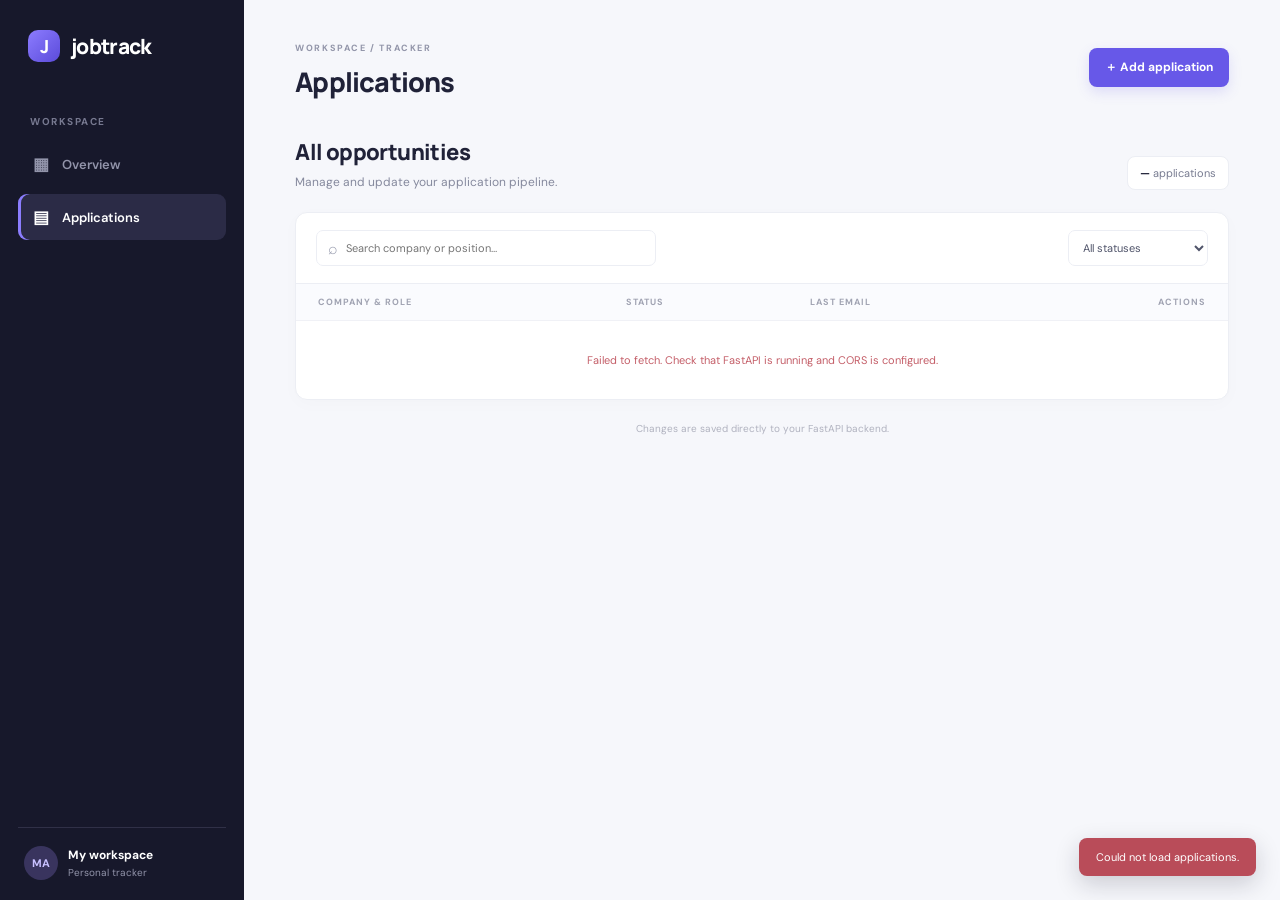
==== frontend/pages/applications.html @ 45ae9586 "Initial commit: AI Job Application Tracker (FastAPI, PostgreSQL, Frontend)" ====
<!DOCTYPE html>
<html lang="en">
<head>
  <meta charset="UTF-8">
  <meta name="viewport" content="width=device-width, initial-scale=1.0">
  <title>JobTrack — Applications</title>
  <link rel="preconnect" href="https://fonts.googleapis.com">
  <link rel="preconnect" href="https://fonts.gstatic.com" crossorigin>
  <link href="https://fonts.googleapis.com/css2?family=DM+Sans:wght@400;500;600;700&family=Manrope:wght@400;500;600;700;800&display=swap" rel="stylesheet">
  <link rel="stylesheet" href="../assets/css/style.css">
</head>
<body>
  <div class="app-shell">
    <aside class="sidebar">
      <a class="brand" href="../index.html"><span class="brand-mark">J</span><span>jobtrack</span></a>
      <div class="nav-label">WORKSPACE</div>
      <nav class="side-nav">
        <a class="nav-link" href="../index.html"><span class="nav-icon">▦</span> Overview</a>
        <a class="nav-link active" href="applications.html"><span class="nav-icon">▤</span> Applications</a>
      </nav>
      <div class="sidebar-bottom"><div class="profile-avatar">MA</div><div><strong>My workspace</strong><small>Personal tracker</small></div></div>
    </aside>

    <main class="main-content">
      <header class="topbar">
        <div><span class="eyebrow">WORKSPACE / TRACKER</span><h1>Applications</h1></div>
        <button class="button button-primary" id="add-button">＋ Add application</button>
      </header>
      <section class="welcome-row compact-welcome">
        <div><h2>All opportunities</h2><p>Manage and update your application pipeline.</p></div>
        <div class="count-chip"><strong id="list-count">—</strong> applications</div>
      </section>

      <section class="content-card">
        <div class="toolbar">
          <div class="search-box"><span>⌕</span><input id="search-input" type="search" placeholder="Search company or position…"></div>
          <select id="status-filter" class="filter-select" aria-label="Filter by status">
            <option value="">All statuses</option><option value="PENDING">Pending</option><option value="INTERVIEW">Interview</option><option value="REJECTED">Rejected</option><option value="OFFER_RECEIVED">Offer received</option><option value="UNKNOWN">Unknown</option>
          </select>
        </div>
        <div class="table-wrap">
          <table><thead><tr><th>COMPANY & ROLE</th><th>STATUS</th><th>LAST EMAIL</th><th class="actions-heading">ACTIONS</th></tr></thead><tbody id="applications-table"><tr><td colspan="4" class="loading-cell">Loading applications…</td></tr></tbody></table>
        </div>
      </section>
      <p class="footer-note">Changes are saved directly to your FastAPI backend.</p>
    </main>
  </div>

  <dialog id="application-dialog" class="app-dialog">
    <form id="application-form">
      <div class="dialog-heading"><div><span class="eyebrow">APPLICATION DETAILS</span><h2 id="dialog-title">Add application</h2></div><button type="button" class="icon-button" id="close-dialog" aria-label="Close">×</button></div>
      <input type="hidden" id="application-id">
      <label>Company<input id="company" maxlength="150" required placeholder="e.g. Example GmbH"></label>
      <label>Position<input id="position" maxlength="200" required placeholder="e.g. Working Student Developer"></label>
      <label>Summary<textarea id="summary" rows="3" placeholder="Notes about this application…"></textarea></label>
      <div class="form-grid">
        <label>Status<select id="status"><option value="PENDING">Pending</option><option value="INTERVIEW">Interview</option><option value="REJECTED">Rejected</option><option value="OFFER_RECEIVED">Offer received</option><option value="UNKNOWN">Unknown</option></select></label>
        <label>Email category<select id="email-category"><option value="">Not specified</option><option value="APPLICATION_RECEIVED">Application received</option><option value="INTERVIEW_INVITATION">Interview invitation</option><option value="INTERVIEW_CONFIRMED">Interview confirmed</option><option value="REJECTION">Rejection</option><option value="OFFER_RECEIVED">Offer received</option><option value="OTHER">Other</option><option value="UNKNOWN">Unknown</option></select></label>
      </div>
      <div class="form-grid">
        <label>Interview date<input id="interview-date" type="date"></label>
        <label>Interview time<input id="interview-time" type="time"></label>
      </div>
      <label>Confidence (0–1)<input id="confidence" type="number" min="0" max="1" step="0.01" placeholder="e.g. 0.95"></label>
      <div class="dialog-actions"><button type="button" class="button button-ghost" id="cancel-dialog">Cancel</button><button type="submit" class="button button-primary" id="save-button">Save application</button></div>
    </form>
  </dialog>
  <div id="toast" class="toast" role="status"></div>
  <script src="../assets/js/api.js"></script>
  <script src="../assets/js/applications.js"></script>
</body>
</html>
---- frontend/assets/css/style.css ----
:root {
  --bg: #f6f7fb; --surface: #ffffff; --text: #202238; --muted: #85899d;
  --line: #eceef4; --primary: #6758e8; --primary-dark: #5143d2;
  --sidebar: #17182b; --sidebar-muted: #9294aa;
  font-family: "DM Sans", sans-serif; color: var(--text); background: var(--bg);
}
* { box-sizing: border-box; }
body { margin: 0; min-width: 320px; background: var(--bg); }
a { color: inherit; text-decoration: none; }
button, input, select, textarea { font: inherit; }
.app-shell { min-height: 100vh; }
.sidebar { width: 244px; background: var(--sidebar); color: #fff; position: fixed; inset: 0 auto 0 0; padding: 30px 18px 20px; display: flex; flex-direction: column; z-index: 5; }
.brand { display: flex; align-items: center; gap: 11px; padding: 0 10px; font: 800 21px "Manrope", sans-serif; letter-spacing: -.7px; }
.brand-mark { width: 32px; height: 32px; display: grid; place-items: center; border-radius: 10px; background: linear-gradient(135deg,#8c7cff,#5b4bda); font-size: 18px; }
.nav-label { color: #777990; font-size: 10px; letter-spacing: 1.5px; font-weight: 700; margin: 53px 12px 13px; }
.side-nav { display: grid; gap: 7px; }
.nav-link { padding: 12px 13px; color: var(--sidebar-muted); border-radius: 9px; font-size: 13px; font-weight: 600; display: flex; align-items: center; gap: 12px; transition: .2s; }
.nav-link:hover, .nav-link.active { color: #fff; background: #2b2b46; }
.nav-link.active { box-shadow: inset 3px 0 #8b7dff; }
.nav-icon { font-size: 17px; width: 19px; text-align: center; }
.sidebar-bottom { margin-top: auto; border-top: 1px solid #303047; padding: 18px 6px 0; display: flex; align-items: center; gap: 10px; }
.profile-avatar { width: 34px; height: 34px; border-radius: 50%; display: grid; place-items: center; background: #39345e; color: #c8c0ff; font-size: 11px; font-weight: 700; }
.sidebar-bottom strong, .sidebar-bottom small { display: block; }
.sidebar-bottom strong { font-size: 12px; }
.sidebar-bottom small { color: #9294aa; font-size: 10px; margin-top: 3px; }
.main-content { margin-left: 244px; padding: 35px clamp(24px,4vw,62px) 24px; max-width: 1600px; }
.topbar { display: flex; align-items: center; justify-content: space-between; gap: 18px; margin-bottom: 37px; }
.eyebrow { color: #9295a9; font-size: 9px; font-weight: 700; letter-spacing: 1.6px; }
h1, h2, h3, p { margin-top: 0; }
h1 { font: 800 27px "Manrope",sans-serif; letter-spacing: -.8px; margin: 7px 0 0; }
.button { border: 0; border-radius: 8px; padding: 11px 16px; cursor: pointer; font-size: 12px; font-weight: 700; transition: .2s; display: inline-flex; align-items: center; justify-content: center; gap: 7px; }
.button-primary { background: var(--primary); color: #fff; box-shadow: 0 5px 13px #6758e82b; }
.button-primary:hover { background: var(--primary-dark); transform: translateY(-1px); }
.button-ghost { color: #60647a; background: #f1f2f7; }
.welcome-row { display: flex; justify-content: space-between; align-items: end; margin-bottom: 25px; gap: 16px; }
.welcome-row h2 { font: 800 22px "Manrope",sans-serif; letter-spacing: -.6px; margin: 0 0 7px; }
.welcome-row h2 span { color: var(--primary); }
.welcome-row p, .section-heading p { color: var(--muted); font-size: 12px; margin: 0; }
.date-chip, .count-chip { color: #777b90; background: #fff; border: 1px solid var(--line); border-radius: 8px; padding: 9px 12px; font-size: 11px; }
.count-chip strong { color: var(--text); }
.stats-grid { display: grid; grid-template-columns: repeat(4,minmax(0,1fr)); gap: 16px; margin-bottom: 25px; }
.stat-card, .content-card { background: var(--surface); border: 1px solid var(--line); border-radius: 12px; box-shadow: 0 4px 18px #25284a05; }
.stat-card { padding: 18px 19px; min-height: 135px; }
.stat-top { display: flex; justify-content: space-between; align-items: center; color: #777b90; font-size: 11px; font-weight: 600; }
.stat-icon { width: 29px; height: 29px; display: grid; place-items: center; border-radius: 8px; font-size: 15px; }
.violet { color: #6858df; background: #f0edff; } .amber { color: #d18b27; background: #fff5e6; }
.blue { color: #4388d6; background: #eaf4ff; } .green { color: #269d75; background: #e8f8f1; }
.stat-card > strong { display: block; font: 800 27px "Manrope",sans-serif; margin: 11px 0 2px; }
.stat-card > small { color: #a0a3b2; font-size: 10px; }
.content-card { overflow: hidden; }
.section-heading { display: flex; justify-content: space-between; align-items: center; padding: 20px 22px; }
.section-heading h3 { font: 700 14px "Manrope",sans-serif; margin: 0 0 5px; }
.section-heading p { font-size: 11px; }
.text-link { color: var(--primary); font-size: 11px; font-weight: 700; }
.text-link span { font-size: 16px; margin-left: 4px; }
.table-wrap { width: 100%; overflow-x: auto; }
table { width: 100%; border-collapse: collapse; text-align: left; }
thead { background: #fafbfe; }
th { color: #a0a3b2; font-size: 9px; letter-spacing: 1px; font-weight: 700; padding: 12px 22px; white-space: nowrap; }
td { padding: 13px 22px; border-top: 1px solid #f0f1f6; font-size: 11px; color: #656a80; white-space: nowrap; }
.company-cell { display: flex; align-items: center; gap: 10px; }
.company-avatar { width: 31px; height: 31px; border-radius: 9px; background: #f0efff; color: #6858df; display: grid; place-items: center; font-size: 12px; font-weight: 700; flex: 0 0 auto; }
.company-cell strong, .company-cell small { display: block; }
.company-cell strong { color: #33364d; font-size: 11px; font-weight: 700; }
.company-cell small { color: #999daf; font-size: 10px; margin-top: 4px; }
.status-badge { display: inline-block; border-radius: 20px; padding: 5px 9px; font-size: 9px; font-weight: 700; }
.status-badge.pending { color: #b47a20; background: #fff5e5; }
.status-badge.interview { color: #397cc2; background: #eaf4ff; }
.status-badge.rejected { color: #c45e68; background: #fff0f1; }
.status-badge.offer-received { color: #218b69; background: #e8f8f1; }
.status-badge.unknown { color: #777b90; background: #f0f1f5; }
.date-cell { color: #898da0; font-size: 10px; }
.loading-cell, .empty-cell, .error-cell { text-align: center; padding: 32px; color: #9296a8; white-space: normal; }
.error-cell { color: #c45e68; }
.footer-note { color: #b0b2bf; text-align: center; font-size: 10px; padding: 22px 0; }
.compact-welcome { margin-bottom: 22px; }
.toolbar { display: flex; justify-content: space-between; gap: 12px; padding: 17px 20px; border-bottom: 1px solid var(--line); }
.search-box { border: 1px solid var(--line); border-radius: 7px; display: flex; align-items: center; gap: 8px; padding: 0 11px; width: min(340px,100%); color: #999daf; }
.search-box input { border: 0; outline: 0; padding: 9px 0; width: 100%; font-size: 11px; background: transparent; color: var(--text); }
.filter-select, .app-dialog select, .app-dialog input, .app-dialog textarea { border: 1px solid var(--line); border-radius: 7px; background: #fff; padding: 9px 10px; color: #50546a; outline: 0; font-size: 11px; }
.filter-select { min-width: 140px; }
.row-actions { text-align: right; }
.actions-heading { text-align: right; }
.small-action { border: 0; background: #f1f0ff; color: #6758d8; border-radius: 5px; padding: 6px 8px; margin-left: 5px; cursor: pointer; font-size: 10px; font-weight: 700; }
.danger-action { background: #fff0f1; color: #c45e68; }
.app-dialog { border: 0; border-radius: 14px; padding: 25px; width: min(540px,calc(100% - 28px)); box-shadow: 0 20px 80px #15162d40; }
.app-dialog::backdrop { background: #17182b80; backdrop-filter: blur(3px); }
.app-dialog form { display: grid; gap: 13px; }
.dialog-heading { display: flex; align-items: start; justify-content: space-between; margin-bottom: 4px; }
.dialog-heading h2 { font: 800 20px "Manrope",sans-serif; margin: 6px 0 0; }
.icon-button { border: 0; background: #f1f2f7; border-radius: 50%; width: 30px; height: 30px; font-size: 20px; color: #686c80; cursor: pointer; }
.app-dialog label { display: grid; gap: 6px; color: #64687d; font-size: 10px; font-weight: 700; }
.app-dialog input, .app-dialog select, .app-dialog textarea { width: 100%; font-size: 11px; font-weight: 400; }
.app-dialog textarea { resize: vertical; }
.form-grid { display: grid; grid-template-columns: 1fr 1fr; gap: 12px; }
.dialog-actions { display: flex; justify-content: end; gap: 9px; margin-top: 8px; }
.toast { position: fixed; bottom: 24px; right: 24px; background: #24253c; color: #fff; border-radius: 8px; padding: 12px 17px; font-size: 11px; opacity: 0; transform: translateY(10px); pointer-events: none; transition: .25s; z-index: 20; box-shadow: 0 8px 25px #15162d30; }
.toast.visible { opacity: 1; transform: translateY(0); }
.toast-error { background: #b94c59; }
@media (max-width: 900px) { .sidebar { width: 205px; } .main-content { margin-left: 205px; padding-inline: 24px; } .stats-grid { grid-template-columns: repeat(2,minmax(0,1fr)); } }
@media (max-width: 620px) {
  .sidebar { position: static; width: 100%; height: auto; padding: 14px 16px; flex-direction: row; align-items: center; justify-content: space-between; }
  .brand { padding: 0; font-size: 18px; } .brand-mark { width: 29px; height: 29px; }
  .nav-label, .sidebar-bottom { display: none; } .side-nav { display: flex; } .nav-link { padding: 9px; font-size: 0; gap: 0; } .nav-icon { font-size: 17px; }
  .main-content { margin: 0; padding: 24px 15px; } .topbar { margin-bottom: 28px; } h1 { font-size: 23px; }
  .welcome-row { align-items: start; flex-direction: column; } .welcome-row h2 { font-size: 19px; }
  .stats-grid { gap: 10px; } .stat-card { padding: 13px; min-height: 120px; } .stat-card > strong { font-size: 23px; }
  .section-heading { padding: 17px 14px; } th, td { padding-inline: 13px; }
  .toolbar { padding: 13px; flex-direction: column; } .search-box { width: 100%; min-height: 36px; }
  .form-grid { grid-template-columns: 1fr; } .app-dialog { padding: 19px; }
}
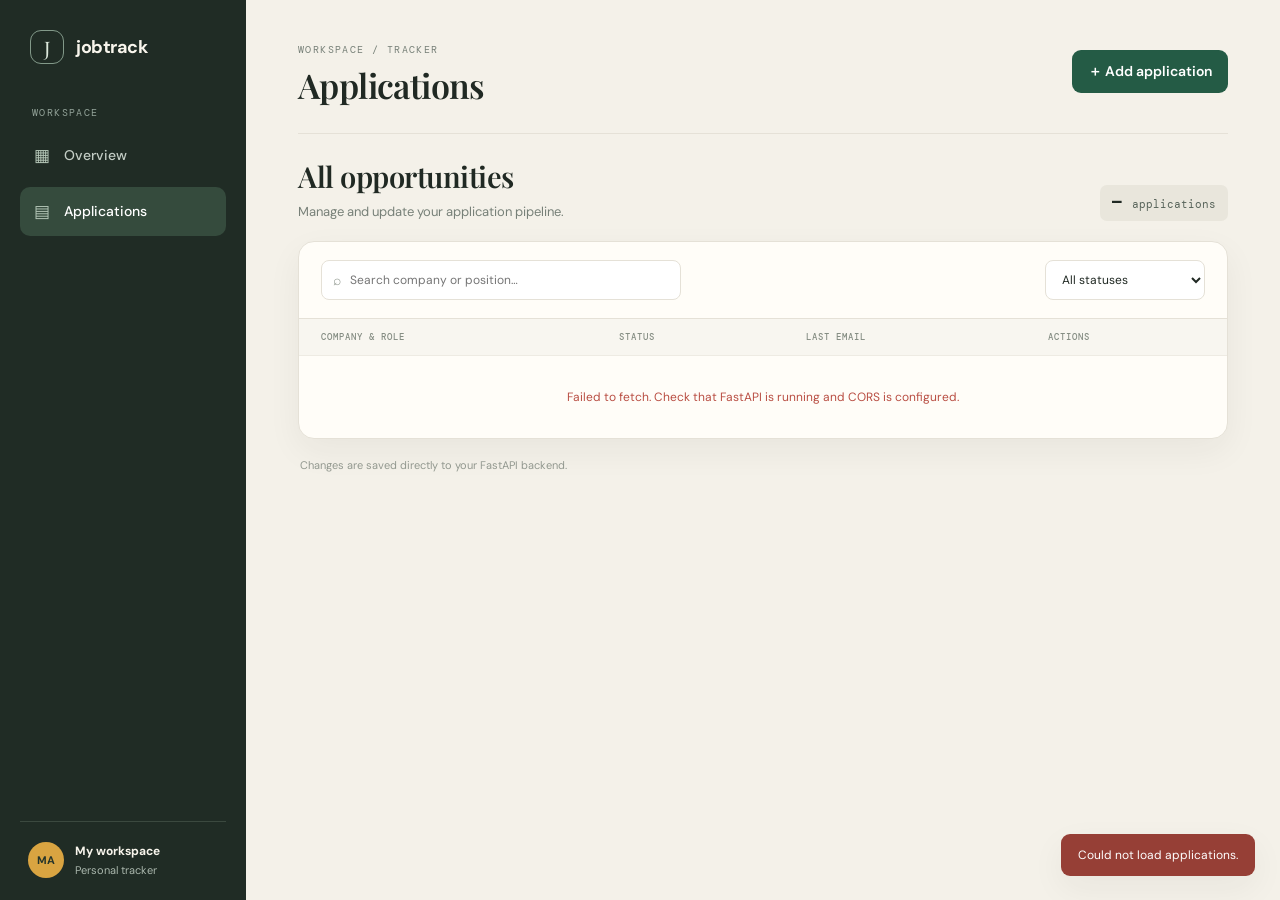
==== commit 5e32c076: "Changed the frontend" ====
--- a/frontend/pages/applications.html
+++ b/frontend/pages/applications.html
@@ -35,7 +35,7 @@
         <div class="toolbar">
           <div class="search-box"><span>⌕</span><input id="search-input" type="search" placeholder="Search company or position…"></div>
           <select id="status-filter" class="filter-select" aria-label="Filter by status">
-            <option value="">All statuses</option><option value="PENDING">Pending</option><option value="INTERVIEW">Interview</option><option value="REJECTED">Rejected</option><option value="OFFER_RECEIVED">Offer received</option><option value="UNKNOWN">Unknown</option>
+            <option value="">All statuses</option><option value="PENDING">Pending</option><option value="INTERVIEW">Interview</option><option value="INTERVIEW_CONFIRMED">Interview confirmed</option><option value="REJECTED">Rejected</option><option value="OFFER_RECEIVED">Offer received</option><option value="UNKNOWN">Unknown</option>
           </select>
         </div>
         <div class="table-wrap">
@@ -54,7 +54,7 @@
       <label>Position<input id="position" maxlength="200" required placeholder="e.g. Working Student Developer"></label>
       <label>Summary<textarea id="summary" rows="3" placeholder="Notes about this application…"></textarea></label>
       <div class="form-grid">
-        <label>Status<select id="status"><option value="PENDING">Pending</option><option value="INTERVIEW">Interview</option><option value="REJECTED">Rejected</option><option value="OFFER_RECEIVED">Offer received</option><option value="UNKNOWN">Unknown</option></select></label>
+        <label>Status<select id="status"><option value="PENDING">Pending</option><option value="INTERVIEW">Interview</option><option value="INTERVIEW_CONFIRMED">Interview confirmed</option><option value="REJECTED">Rejected</option><option value="OFFER_RECEIVED">Offer received</option><option value="UNKNOWN">Unknown</option></select></label>
         <label>Email category<select id="email-category"><option value="">Not specified</option><option value="APPLICATION_RECEIVED">Application received</option><option value="INTERVIEW_INVITATION">Interview invitation</option><option value="INTERVIEW_CONFIRMED">Interview confirmed</option><option value="REJECTION">Rejection</option><option value="OFFER_RECEIVED">Offer received</option><option value="OTHER">Other</option><option value="UNKNOWN">Unknown</option></select></label>
       </div>
       <div class="form-grid">
--- a/frontend/assets/css/style.css
+++ b/frontend/assets/css/style.css
@@ -1,111 +1,5 @@
-:root {
-  --bg: #f6f7fb; --surface: #ffffff; --text: #202238; --muted: #85899d;
-  --line: #eceef4; --primary: #6758e8; --primary-dark: #5143d2;
-  --sidebar: #17182b; --sidebar-muted: #9294aa;
-  font-family: "DM Sans", sans-serif; color: var(--text); background: var(--bg);
-}
-* { box-sizing: border-box; }
-body { margin: 0; min-width: 320px; background: var(--bg); }
-a { color: inherit; text-decoration: none; }
-button, input, select, textarea { font: inherit; }
-.app-shell { min-height: 100vh; }
-.sidebar { width: 244px; background: var(--sidebar); color: #fff; position: fixed; inset: 0 auto 0 0; padding: 30px 18px 20px; display: flex; flex-direction: column; z-index: 5; }
-.brand { display: flex; align-items: center; gap: 11px; padding: 0 10px; font: 800 21px "Manrope", sans-serif; letter-spacing: -.7px; }
-.brand-mark { width: 32px; height: 32px; display: grid; place-items: center; border-radius: 10px; background: linear-gradient(135deg,#8c7cff,#5b4bda); font-size: 18px; }
-.nav-label { color: #777990; font-size: 10px; letter-spacing: 1.5px; font-weight: 700; margin: 53px 12px 13px; }
-.side-nav { display: grid; gap: 7px; }
-.nav-link { padding: 12px 13px; color: var(--sidebar-muted); border-radius: 9px; font-size: 13px; font-weight: 600; display: flex; align-items: center; gap: 12px; transition: .2s; }
-.nav-link:hover, .nav-link.active { color: #fff; background: #2b2b46; }
-.nav-link.active { box-shadow: inset 3px 0 #8b7dff; }
-.nav-icon { font-size: 17px; width: 19px; text-align: center; }
-.sidebar-bottom { margin-top: auto; border-top: 1px solid #303047; padding: 18px 6px 0; display: flex; align-items: center; gap: 10px; }
-.profile-avatar { width: 34px; height: 34px; border-radius: 50%; display: grid; place-items: center; background: #39345e; color: #c8c0ff; font-size: 11px; font-weight: 700; }
-.sidebar-bottom strong, .sidebar-bottom small { display: block; }
-.sidebar-bottom strong { font-size: 12px; }
-.sidebar-bottom small { color: #9294aa; font-size: 10px; margin-top: 3px; }
-.main-content { margin-left: 244px; padding: 35px clamp(24px,4vw,62px) 24px; max-width: 1600px; }
-.topbar { display: flex; align-items: center; justify-content: space-between; gap: 18px; margin-bottom: 37px; }
-.eyebrow { color: #9295a9; font-size: 9px; font-weight: 700; letter-spacing: 1.6px; }
-h1, h2, h3, p { margin-top: 0; }
-h1 { font: 800 27px "Manrope",sans-serif; letter-spacing: -.8px; margin: 7px 0 0; }
-.button { border: 0; border-radius: 8px; padding: 11px 16px; cursor: pointer; font-size: 12px; font-weight: 700; transition: .2s; display: inline-flex; align-items: center; justify-content: center; gap: 7px; }
-.button-primary { background: var(--primary); color: #fff; box-shadow: 0 5px 13px #6758e82b; }
-.button-primary:hover { background: var(--primary-dark); transform: translateY(-1px); }
-.button-ghost { color: #60647a; background: #f1f2f7; }
-.welcome-row { display: flex; justify-content: space-between; align-items: end; margin-bottom: 25px; gap: 16px; }
-.welcome-row h2 { font: 800 22px "Manrope",sans-serif; letter-spacing: -.6px; margin: 0 0 7px; }
-.welcome-row h2 span { color: var(--primary); }
-.welcome-row p, .section-heading p { color: var(--muted); font-size: 12px; margin: 0; }
-.date-chip, .count-chip { color: #777b90; background: #fff; border: 1px solid var(--line); border-radius: 8px; padding: 9px 12px; font-size: 11px; }
-.count-chip strong { color: var(--text); }
-.stats-grid { display: grid; grid-template-columns: repeat(4,minmax(0,1fr)); gap: 16px; margin-bottom: 25px; }
-.stat-card, .content-card { background: var(--surface); border: 1px solid var(--line); border-radius: 12px; box-shadow: 0 4px 18px #25284a05; }
-.stat-card { padding: 18px 19px; min-height: 135px; }
-.stat-top { display: flex; justify-content: space-between; align-items: center; color: #777b90; font-size: 11px; font-weight: 600; }
-.stat-icon { width: 29px; height: 29px; display: grid; place-items: center; border-radius: 8px; font-size: 15px; }
-.violet { color: #6858df; background: #f0edff; } .amber { color: #d18b27; background: #fff5e6; }
-.blue { color: #4388d6; background: #eaf4ff; } .green { color: #269d75; background: #e8f8f1; }
-.stat-card > strong { display: block; font: 800 27px "Manrope",sans-serif; margin: 11px 0 2px; }
-.stat-card > small { color: #a0a3b2; font-size: 10px; }
-.content-card { overflow: hidden; }
-.section-heading { display: flex; justify-content: space-between; align-items: center; padding: 20px 22px; }
-.section-heading h3 { font: 700 14px "Manrope",sans-serif; margin: 0 0 5px; }
-.section-heading p { font-size: 11px; }
-.text-link { color: var(--primary); font-size: 11px; font-weight: 700; }
-.text-link span { font-size: 16px; margin-left: 4px; }
-.table-wrap { width: 100%; overflow-x: auto; }
-table { width: 100%; border-collapse: collapse; text-align: left; }
-thead { background: #fafbfe; }
-th { color: #a0a3b2; font-size: 9px; letter-spacing: 1px; font-weight: 700; padding: 12px 22px; white-space: nowrap; }
-td { padding: 13px 22px; border-top: 1px solid #f0f1f6; font-size: 11px; color: #656a80; white-space: nowrap; }
-.company-cell { display: flex; align-items: center; gap: 10px; }
-.company-avatar { width: 31px; height: 31px; border-radius: 9px; background: #f0efff; color: #6858df; display: grid; place-items: center; font-size: 12px; font-weight: 700; flex: 0 0 auto; }
-.company-cell strong, .company-cell small { display: block; }
-.company-cell strong { color: #33364d; font-size: 11px; font-weight: 700; }
-.company-cell small { color: #999daf; font-size: 10px; margin-top: 4px; }
-.status-badge { display: inline-block; border-radius: 20px; padding: 5px 9px; font-size: 9px; font-weight: 700; }
-.status-badge.pending { color: #b47a20; background: #fff5e5; }
-.status-badge.interview { color: #397cc2; background: #eaf4ff; }
-.status-badge.rejected { color: #c45e68; background: #fff0f1; }
-.status-badge.offer-received { color: #218b69; background: #e8f8f1; }
-.status-badge.unknown { color: #777b90; background: #f0f1f5; }
-.date-cell { color: #898da0; font-size: 10px; }
-.loading-cell, .empty-cell, .error-cell { text-align: center; padding: 32px; color: #9296a8; white-space: normal; }
-.error-cell { color: #c45e68; }
-.footer-note { color: #b0b2bf; text-align: center; font-size: 10px; padding: 22px 0; }
-.compact-welcome { margin-bottom: 22px; }
-.toolbar { display: flex; justify-content: space-between; gap: 12px; padding: 17px 20px; border-bottom: 1px solid var(--line); }
-.search-box { border: 1px solid var(--line); border-radius: 7px; display: flex; align-items: center; gap: 8px; padding: 0 11px; width: min(340px,100%); color: #999daf; }
-.search-box input { border: 0; outline: 0; padding: 9px 0; width: 100%; font-size: 11px; background: transparent; color: var(--text); }
-.filter-select, .app-dialog select, .app-dialog input, .app-dialog textarea { border: 1px solid var(--line); border-radius: 7px; background: #fff; padding: 9px 10px; color: #50546a; outline: 0; font-size: 11px; }
-.filter-select { min-width: 140px; }
-.row-actions { text-align: right; }
-.actions-heading { text-align: right; }
-.small-action { border: 0; background: #f1f0ff; color: #6758d8; border-radius: 5px; padding: 6px 8px; margin-left: 5px; cursor: pointer; font-size: 10px; font-weight: 700; }
-.danger-action { background: #fff0f1; color: #c45e68; }
-.app-dialog { border: 0; border-radius: 14px; padding: 25px; width: min(540px,calc(100% - 28px)); box-shadow: 0 20px 80px #15162d40; }
-.app-dialog::backdrop { background: #17182b80; backdrop-filter: blur(3px); }
-.app-dialog form { display: grid; gap: 13px; }
-.dialog-heading { display: flex; align-items: start; justify-content: space-between; margin-bottom: 4px; }
-.dialog-heading h2 { font: 800 20px "Manrope",sans-serif; margin: 6px 0 0; }
-.icon-button { border: 0; background: #f1f2f7; border-radius: 50%; width: 30px; height: 30px; font-size: 20px; color: #686c80; cursor: pointer; }
-.app-dialog label { display: grid; gap: 6px; color: #64687d; font-size: 10px; font-weight: 700; }
-.app-dialog input, .app-dialog select, .app-dialog textarea { width: 100%; font-size: 11px; font-weight: 400; }
-.app-dialog textarea { resize: vertical; }
-.form-grid { display: grid; grid-template-columns: 1fr 1fr; gap: 12px; }
-.dialog-actions { display: flex; justify-content: end; gap: 9px; margin-top: 8px; }
-.toast { position: fixed; bottom: 24px; right: 24px; background: #24253c; color: #fff; border-radius: 8px; padding: 12px 17px; font-size: 11px; opacity: 0; transform: translateY(10px); pointer-events: none; transition: .25s; z-index: 20; box-shadow: 0 8px 25px #15162d30; }
-.toast.visible { opacity: 1; transform: translateY(0); }
-.toast-error { background: #b94c59; }
-@media (max-width: 900px) { .sidebar { width: 205px; } .main-content { margin-left: 205px; padding-inline: 24px; } .stats-grid { grid-template-columns: repeat(2,minmax(0,1fr)); } }
-@media (max-width: 620px) {
-  .sidebar { position: static; width: 100%; height: auto; padding: 14px 16px; flex-direction: row; align-items: center; justify-content: space-between; }
-  .brand { padding: 0; font-size: 18px; } .brand-mark { width: 29px; height: 29px; }
-  .nav-label, .sidebar-bottom { display: none; } .side-nav { display: flex; } .nav-link { padding: 9px; font-size: 0; gap: 0; } .nav-icon { font-size: 17px; }
-  .main-content { margin: 0; padding: 24px 15px; } .topbar { margin-bottom: 28px; } h1 { font-size: 23px; }
-  .welcome-row { align-items: start; flex-direction: column; } .welcome-row h2 { font-size: 19px; }
-  .stats-grid { gap: 10px; } .stat-card { padding: 13px; min-height: 120px; } .stat-card > strong { font-size: 23px; }
-  .section-heading { padding: 17px 14px; } th, td { padding-inline: 13px; }
-  .toolbar { padding: 13px; flex-direction: column; } .search-box { width: 100%; min-height: 36px; }
-  .form-grid { grid-template-columns: 1fr; } .app-dialog { padding: 19px; }
-}
+@import url('https://fonts.googleapis.com/css2?family=DM+Mono:wght@400;500&family=DM+Sans:wght@400;500;600;700&family=Playfair+Display:wght@600;700&display=swap');
+:root{--paper:#f4f1e9;--surface:#fffdf8;--ink:#202923;--muted:#778078;--line:#e5e1d7;--forest:#245b45;--forest-dark:#194633;--sage:#dce8dc;--orange:#c66a3d;--gold:#d9a441;--red:#b94e43;--blue:#54788a;--shadow:0 12px 34px rgba(32,41,35,.055);--radius:16px}
+*{box-sizing:border-box}body{margin:0;background:var(--paper);color:var(--ink);font:14px/1.5 'DM Sans',sans-serif}a{color:inherit;text-decoration:none}button,input,select,textarea{font:inherit}button{cursor:pointer}.sidebar{position:fixed;inset:0 auto 0 0;width:246px;padding:30px 20px 22px;background:#202c25;color:#f8f5ec;display:flex;flex-direction:column;z-index:5}.brand{display:flex;align-items:center;gap:12px;padding:0 10px 42px;font-size:18px;font-weight:700;letter-spacing:-.5px}.brand-mark{width:34px;height:34px;border:1px solid #829989;border-radius:11px;display:grid;place-items:center;color:#dce8dc;font:20px 'Playfair Display',serif}.nav-label,.eyebrow{font:10px 'DM Mono',monospace;letter-spacing:1.4px;text-transform:uppercase}.nav-label{color:#93a399;padding:0 12px 12px}.side-nav{display:grid;gap:6px}.nav-link{display:flex;align-items:center;gap:12px;padding:12px;border-radius:10px;color:#c3cdc5;font-weight:500;transition:.18s}.nav-link:hover{background:#2c3d32;color:white}.nav-link.active{background:#354b3d;color:#fff}.nav-icon{width:20px;text-align:center;font-size:17px;color:#b6c8b9}.sidebar-bottom{margin-top:auto;border-top:1px solid #3b493f;padding:20px 8px 0;display:flex;align-items:center;gap:11px}.profile-avatar{width:36px;height:36px;border-radius:50%;background:#d9a441;color:#26352b;display:grid;place-items:center;font-weight:700;font-size:11px}.sidebar-bottom strong,.sidebar-bottom small{display:block}.sidebar-bottom strong{font-size:12px}.sidebar-bottom small{font-size:11px;color:#aab7ad;margin-top:2px}.main-content{max-width:1440px;margin-left:246px;padding:38px 52px 28px}.topbar{display:flex;align-items:center;justify-content:space-between;gap:20px;padding-bottom:28px;border-bottom:1px solid var(--line)}.eyebrow{color:var(--muted)}h1,h2,h3,p{margin-top:0}h1{font:600 34px/1.15 'Playfair Display',serif;letter-spacing:-.6px;margin:7px 0 0}h2{font:600 29px/1.2 'Playfair Display',serif;letter-spacing:-.5px;margin:0 0 8px}h2 span{color:var(--forest);font-style:italic}h3{font-size:16px;margin:0 0 4px;letter-spacing:-.2px}p{color:var(--muted);margin-bottom:0}.button{border:0;border-radius:9px;padding:11px 16px;font-weight:600;display:inline-flex;align-items:center;justify-content:center;gap:8px;transition:.18s}.button:hover{transform:translateY(-1px)}.button-primary{background:var(--forest);color:#fff}.button-primary:hover{background:var(--forest-dark)}.button-ghost{background:transparent;border:1px solid var(--line);color:var(--ink)}.welcome-row{display:flex;justify-content:space-between;align-items:end;gap:20px;padding:30px 0 25px}.welcome-row p{font-size:13px}.date-chip,.count-chip{background:#e9e6dc;border-radius:7px;padding:8px 12px;color:#58645a;font:11px 'DM Mono',monospace;white-space:nowrap}.count-chip strong{font-size:15px;color:var(--ink);margin-right:4px}.stats-grid{display:grid;grid-template-columns:repeat(4,minmax(0,1fr));gap:14px;margin-bottom:22px}.stat-card{background:var(--surface);border:1px solid var(--line);border-radius:var(--radius);padding:18px 19px;box-shadow:var(--shadow);min-height:139px}.stat-top{display:flex;justify-content:space-between;align-items:center;color:var(--muted);font-size:12px;font-weight:600}.stat-icon{width:31px;height:31px;border-radius:9px;display:grid;place-items:center;font-size:15px}.stat-icon.forest{background:#e2ece3;color:var(--forest)}.stat-icon.amber{background:#f5ead2;color:#9a6a16}.stat-icon.blue{background:#e2ebee;color:var(--blue)}.stat-icon.red{background:#f4e3df;color:var(--red)}.stat-card>strong{display:block;font:600 34px/1.25 'Playfair Display',serif;margin:9px 0 2px}.stat-card>small{font-size:11px;color:#8a918a}.content-card{background:var(--surface);border:1px solid var(--line);border-radius:var(--radius);box-shadow:var(--shadow);overflow:hidden}.section-heading{padding:21px 23px 17px;display:flex;align-items:center;justify-content:space-between;gap:15px}.section-heading p{font-size:12px}.text-link{font-size:12px;font-weight:700;color:var(--forest)}.text-link span{font-size:16px;margin-left:5px}.table-wrap{overflow-x:auto}table{width:100%;border-collapse:collapse;text-align:left;white-space:nowrap}thead{background:#f8f6f0}th{padding:12px 22px;color:#858d83;font:9px 'DM Mono',monospace;letter-spacing:1px;font-weight:500}td{padding:15px 22px;border-top:1px solid #eeebe3;font-size:12px}tbody tr:hover{background:#fbfaf5}.company-cell{display:flex;align-items:center;gap:11px;min-width:210px}.company-avatar{width:34px;height:34px;border-radius:10px;background:#e8eee5;color:var(--forest);display:grid;place-items:center;font:700 15px 'Playfair Display',serif}.company-cell strong,.company-cell small{display:block}.company-cell strong{font-size:12px}.company-cell small{font-size:11px;color:var(--muted);margin-top:2px}.status-badge{display:inline-flex;align-items:center;gap:6px;border-radius:30px;padding:5px 9px;font-size:10px;font-weight:700;background:#eceeea;color:#626d63}.status-badge:before{content:"";width:6px;height:6px;border-radius:50%;background:currentColor}.status-badge.pending{background:#f5ecd9;color:#9b711f}.status-badge.interview,.status-badge.interview-confirmed{background:#e4edf0;color:#426d7d}.status-badge.rejected{background:#f4e5e1;color:#a64d41}.status-badge.offer-received{background:#e1ece2;color:#356747}.status-badge.unknown{background:#ecebe7;color:#77766f}.date-cell{font:11px 'DM Mono',monospace;color:#727b72}.loading-cell,.empty-cell,.error-cell{text-align:center;padding:32px;color:var(--muted);white-space:normal}.error-cell{color:var(--red)}.footer-note{padding:18px 2px;color:#92988f;font-size:11px}.compact-welcome{padding:25px 0 20px}.toolbar{display:flex;justify-content:space-between;gap:12px;padding:18px 22px;border-bottom:1px solid var(--line)}.search-box{display:flex;align-items:center;gap:9px;border:1px solid var(--line);background:#fff;border-radius:8px;padding:0 11px;max-width:360px;flex:1;color:#8a9289}.search-box input{border:0;outline:0;padding:10px 0;width:100%;background:transparent;font-size:12px;color:var(--ink)}.filter-select{border:1px solid var(--line);background:#fff;border-radius:8px;padding:0 12px;color:var(--ink);font-size:12px;min-width:145px}.row-actions{display:flex;gap:7px}.small-action{border:1px solid var(--line);background:#fff;border-radius:6px;padding:6px 9px;font-size:10px;font-weight:600;color:#4e5b50}.small-action:hover{border-color:var(--forest);color:var(--forest)}.danger-action:hover{border-color:var(--red);color:var(--red)}.app-dialog{width:min(620px,calc(100% - 28px));border:1px solid var(--line);border-radius:18px;padding:0;background:var(--surface);color:var(--ink);box-shadow:0 25px 80px #14221940}.app-dialog::backdrop{background:#1c2820a6;backdrop-filter:blur(3px)}.app-dialog form{padding:27px}.dialog-heading{display:flex;justify-content:space-between;align-items:start;margin-bottom:22px}.dialog-heading h2{font-size:25px;margin:5px 0 0}.icon-button{border:1px solid var(--line);background:transparent;border-radius:8px;width:32px;height:32px;font-size:20px;color:var(--muted)}.app-dialog label{display:grid;gap:6px;margin-bottom:14px;font-size:11px;font-weight:700;color:#566157}.app-dialog input,.app-dialog textarea,.app-dialog select{width:100%;border:1px solid var(--line);border-radius:8px;padding:10px 11px;background:#fff;color:var(--ink);outline:none;font-size:12px}.app-dialog input:focus,.app-dialog textarea:focus,.app-dialog select:focus{border-color:var(--forest);box-shadow:0 0 0 3px #245b4515}.form-grid{display:grid;grid-template-columns:1fr 1fr;gap:13px}.dialog-actions{display:flex;justify-content:flex-end;gap:9px;padding-top:8px}.toast{position:fixed;right:25px;bottom:24px;background:#24372b;color:#fff;padding:12px 17px;border-radius:9px;box-shadow:var(--shadow);opacity:0;transform:translateY(8px);pointer-events:none;transition:.2s;z-index:20;font-size:12px;max-width:min(420px,calc(100% - 30px))}.toast.visible{opacity:1;transform:translateY(0)}.toast-error{background:#963f36}
+@media(max-width:1100px){.main-content{padding:32px 28px;margin-left:220px}.sidebar{width:220px}.stats-grid{grid-template-columns:repeat(2,minmax(0,1fr))}}
+@media(max-width:700px){.sidebar{position:static;width:auto;height:auto;padding:12px 16px;display:block}.brand{padding:0 4px 12px}.nav-label,.sidebar-bottom{display:none}.side-nav{display:flex;gap:6px}.nav-link{padding:9px 11px;font-size:12px}.main-content{margin:0;padding:24px 16px}.topbar{align-items:flex-start;padding-bottom:20px}h1{font-size:28px}.topbar .button{font-size:11px;padding:9px 11px}.welcome-row{align-items:flex-start;flex-direction:column;padding:23px 0 18px}h2{font-size:25px}.stats-grid{gap:9px}.stat-card{padding:14px;min-height:125px}.stat-card>strong{font-size:29px}.section-heading{padding:17px}.toolbar{padding:13px;flex-direction:column}.search-box{max-width:none;min-height:39px}.filter-select{min-height:39px}.form-grid{grid-template-columns:1fr}.app-dialog form{padding:20px}}
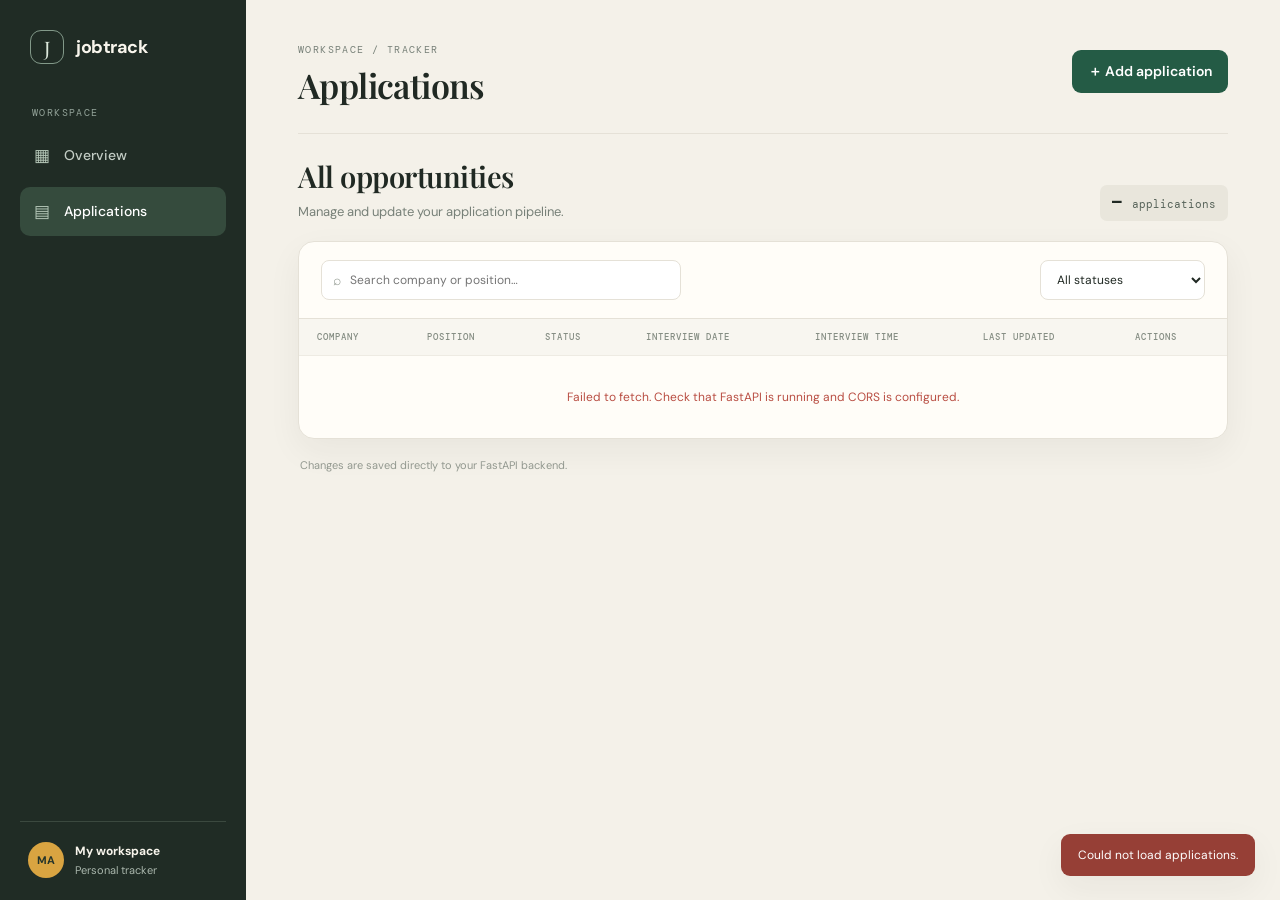
==== commit 45bdbaa3: "Add n8n interview reminder workflow" ====
--- a/frontend/pages/applications.html
+++ b/frontend/pages/applications.html
@@ -39,16 +39,32 @@
           </select>
         </div>
         <div class="table-wrap">
-          <table><thead><tr><th>COMPANY & ROLE</th><th>STATUS</th><th>LAST EMAIL</th><th class="actions-heading">ACTIONS</th></tr></thead><tbody id="applications-table"><tr><td colspan="4" class="loading-cell">Loading applications…</td></tr></tbody></table>
+          <table>
+            <thead>
+              <tr>
+                <th>COMPANY</th>
+                <th>POSITION</th>
+                <th>STATUS</th>
+                <th>INTERVIEW DATE</th>
+                <th>INTERVIEW TIME</th>
+                <th>LAST UPDATED</th>
+                <th class="actions-heading">ACTIONS</th>
+              </tr>
+            </thead>
+            <tbody id="applications-table">
+              <tr><td colspan="7" class="loading-cell">Loading applications…</td></tr>
+            </tbody>
+          </table>
         </div>
       </section>
       <p class="footer-note">Changes are saved directly to your FastAPI backend.</p>
     </main>
   </div>
 
+  <!-- Create / Edit Application Modal -->
   <dialog id="application-dialog" class="app-dialog">
     <form id="application-form">
-      <div class="dialog-heading"><div><span class="eyebrow">APPLICATION DETAILS</span><h2 id="dialog-title">Add application</h2></div><button type="button" class="icon-button" id="close-dialog" aria-label="Close">×</button></div>
+      <div class="dialog-heading"><div><span class="eyebrow">APPLICATION FORM</span><h2 id="dialog-title">Add application</h2></div><button type="button" class="icon-button" id="close-dialog" aria-label="Close">×</button></div>
       <input type="hidden" id="application-id">
       <label>Company<input id="company" maxlength="150" required placeholder="e.g. Example GmbH"></label>
       <label>Position<input id="position" maxlength="200" required placeholder="e.g. Working Student Developer"></label>
@@ -65,6 +81,65 @@
       <div class="dialog-actions"><button type="button" class="button button-ghost" id="cancel-dialog">Cancel</button><button type="submit" class="button button-primary" id="save-button">Save application</button></div>
     </form>
   </dialog>
+
+  <!-- Application Details & Activity History Modal -->
+  <dialog id="details-dialog" class="app-dialog details-dialog">
+    <div class="details-shell">
+      <div class="dialog-heading">
+        <div>
+          <span class="eyebrow">APPLICATION DETAILS</span>
+          <h2 data-detail-company>—</h2>
+          <p class="detail-subtitle" data-detail-position>—</p>
+        </div>
+        <div class="detail-header-right">
+          <span class="status-badge" data-detail-status>—</span>
+          <button type="button" class="icon-button" id="close-details-dialog" aria-label="Close">×</button>
+        </div>
+      </div>
+
+      <div class="details-section">
+        <h3 class="details-section-title">Application Summary</h3>
+        <p class="details-summary-box" data-detail-summary>—</p>
+      </div>
+
+      <div class="details-columns">
+        <div class="details-section">
+          <h3 class="details-section-title">Interview Information</h3>
+          <dl class="details-grid">
+            <div><dt>Interview Date</dt><dd data-detail-interview-date>—</dd></div>
+            <div><dt>Interview Time</dt><dd data-detail-interview-time>—</dd></div>
+          </dl>
+          <p class="details-note" data-detail-interview-note></p>
+        </div>
+
+        <div class="details-section">
+          <h3 class="details-section-title">Metadata & Classification</h3>
+          <dl class="details-grid">
+            <div><dt>Email Category</dt><dd data-detail-category>—</dd></div>
+            <div><dt>AI Confidence</dt><dd data-detail-confidence>—</dd></div>
+            <div><dt>Created At</dt><dd data-detail-created>—</dd></div>
+            <div><dt>Last Updated</dt><dd data-detail-updated>—</dd></div>
+            <div><dt>Last Email Received</dt><dd data-detail-last-email>—</dd></div>
+            <div><dt>Application Key</dt><dd class="mono-value" data-detail-key>—</dd></div>
+          </dl>
+        </div>
+      </div>
+
+      <div class="details-section">
+        <div class="timeline-section-header">
+          <h3 class="details-section-title">Activity History</h3>
+          <span class="eyebrow">CHRONOLOGICAL TIMELINE</span>
+        </div>
+        <div data-detail-timeline></div>
+      </div>
+
+      <div class="dialog-actions">
+        <button type="button" class="button button-ghost" id="edit-from-details-button">Edit application</button>
+        <button type="button" class="button button-primary" id="done-details-button">Close</button>
+      </div>
+    </div>
+  </dialog>
+
   <div id="toast" class="toast" role="status"></div>
   <script src="../assets/js/api.js"></script>
   <script src="../assets/js/applications.js"></script>
--- a/frontend/assets/css/style.css
+++ b/frontend/assets/css/style.css
@@ -1,5 +1,1020 @@
 @import url('https://fonts.googleapis.com/css2?family=DM+Mono:wght@400;500&family=DM+Sans:wght@400;500;600;700&family=Playfair+Display:wght@600;700&display=swap');
-:root{--paper:#f4f1e9;--surface:#fffdf8;--ink:#202923;--muted:#778078;--line:#e5e1d7;--forest:#245b45;--forest-dark:#194633;--sage:#dce8dc;--orange:#c66a3d;--gold:#d9a441;--red:#b94e43;--blue:#54788a;--shadow:0 12px 34px rgba(32,41,35,.055);--radius:16px}
-*{box-sizing:border-box}body{margin:0;background:var(--paper);color:var(--ink);font:14px/1.5 'DM Sans',sans-serif}a{color:inherit;text-decoration:none}button,input,select,textarea{font:inherit}button{cursor:pointer}.sidebar{position:fixed;inset:0 auto 0 0;width:246px;padding:30px 20px 22px;background:#202c25;color:#f8f5ec;display:flex;flex-direction:column;z-index:5}.brand{display:flex;align-items:center;gap:12px;padding:0 10px 42px;font-size:18px;font-weight:700;letter-spacing:-.5px}.brand-mark{width:34px;height:34px;border:1px solid #829989;border-radius:11px;display:grid;place-items:center;color:#dce8dc;font:20px 'Playfair Display',serif}.nav-label,.eyebrow{font:10px 'DM Mono',monospace;letter-spacing:1.4px;text-transform:uppercase}.nav-label{color:#93a399;padding:0 12px 12px}.side-nav{display:grid;gap:6px}.nav-link{display:flex;align-items:center;gap:12px;padding:12px;border-radius:10px;color:#c3cdc5;font-weight:500;transition:.18s}.nav-link:hover{background:#2c3d32;color:white}.nav-link.active{background:#354b3d;color:#fff}.nav-icon{width:20px;text-align:center;font-size:17px;color:#b6c8b9}.sidebar-bottom{margin-top:auto;border-top:1px solid #3b493f;padding:20px 8px 0;display:flex;align-items:center;gap:11px}.profile-avatar{width:36px;height:36px;border-radius:50%;background:#d9a441;color:#26352b;display:grid;place-items:center;font-weight:700;font-size:11px}.sidebar-bottom strong,.sidebar-bottom small{display:block}.sidebar-bottom strong{font-size:12px}.sidebar-bottom small{font-size:11px;color:#aab7ad;margin-top:2px}.main-content{max-width:1440px;margin-left:246px;padding:38px 52px 28px}.topbar{display:flex;align-items:center;justify-content:space-between;gap:20px;padding-bottom:28px;border-bottom:1px solid var(--line)}.eyebrow{color:var(--muted)}h1,h2,h3,p{margin-top:0}h1{font:600 34px/1.15 'Playfair Display',serif;letter-spacing:-.6px;margin:7px 0 0}h2{font:600 29px/1.2 'Playfair Display',serif;letter-spacing:-.5px;margin:0 0 8px}h2 span{color:var(--forest);font-style:italic}h3{font-size:16px;margin:0 0 4px;letter-spacing:-.2px}p{color:var(--muted);margin-bottom:0}.button{border:0;border-radius:9px;padding:11px 16px;font-weight:600;display:inline-flex;align-items:center;justify-content:center;gap:8px;transition:.18s}.button:hover{transform:translateY(-1px)}.button-primary{background:var(--forest);color:#fff}.button-primary:hover{background:var(--forest-dark)}.button-ghost{background:transparent;border:1px solid var(--line);color:var(--ink)}.welcome-row{display:flex;justify-content:space-between;align-items:end;gap:20px;padding:30px 0 25px}.welcome-row p{font-size:13px}.date-chip,.count-chip{background:#e9e6dc;border-radius:7px;padding:8px 12px;color:#58645a;font:11px 'DM Mono',monospace;white-space:nowrap}.count-chip strong{font-size:15px;color:var(--ink);margin-right:4px}.stats-grid{display:grid;grid-template-columns:repeat(4,minmax(0,1fr));gap:14px;margin-bottom:22px}.stat-card{background:var(--surface);border:1px solid var(--line);border-radius:var(--radius);padding:18px 19px;box-shadow:var(--shadow);min-height:139px}.stat-top{display:flex;justify-content:space-between;align-items:center;color:var(--muted);font-size:12px;font-weight:600}.stat-icon{width:31px;height:31px;border-radius:9px;display:grid;place-items:center;font-size:15px}.stat-icon.forest{background:#e2ece3;color:var(--forest)}.stat-icon.amber{background:#f5ead2;color:#9a6a16}.stat-icon.blue{background:#e2ebee;color:var(--blue)}.stat-icon.red{background:#f4e3df;color:var(--red)}.stat-card>strong{display:block;font:600 34px/1.25 'Playfair Display',serif;margin:9px 0 2px}.stat-card>small{font-size:11px;color:#8a918a}.content-card{background:var(--surface);border:1px solid var(--line);border-radius:var(--radius);box-shadow:var(--shadow);overflow:hidden}.section-heading{padding:21px 23px 17px;display:flex;align-items:center;justify-content:space-between;gap:15px}.section-heading p{font-size:12px}.text-link{font-size:12px;font-weight:700;color:var(--forest)}.text-link span{font-size:16px;margin-left:5px}.table-wrap{overflow-x:auto}table{width:100%;border-collapse:collapse;text-align:left;white-space:nowrap}thead{background:#f8f6f0}th{padding:12px 22px;color:#858d83;font:9px 'DM Mono',monospace;letter-spacing:1px;font-weight:500}td{padding:15px 22px;border-top:1px solid #eeebe3;font-size:12px}tbody tr:hover{background:#fbfaf5}.company-cell{display:flex;align-items:center;gap:11px;min-width:210px}.company-avatar{width:34px;height:34px;border-radius:10px;background:#e8eee5;color:var(--forest);display:grid;place-items:center;font:700 15px 'Playfair Display',serif}.company-cell strong,.company-cell small{display:block}.company-cell strong{font-size:12px}.company-cell small{font-size:11px;color:var(--muted);margin-top:2px}.status-badge{display:inline-flex;align-items:center;gap:6px;border-radius:30px;padding:5px 9px;font-size:10px;font-weight:700;background:#eceeea;color:#626d63}.status-badge:before{content:"";width:6px;height:6px;border-radius:50%;background:currentColor}.status-badge.pending{background:#f5ecd9;color:#9b711f}.status-badge.interview,.status-badge.interview-confirmed{background:#e4edf0;color:#426d7d}.status-badge.rejected{background:#f4e5e1;color:#a64d41}.status-badge.offer-received{background:#e1ece2;color:#356747}.status-badge.unknown{background:#ecebe7;color:#77766f}.date-cell{font:11px 'DM Mono',monospace;color:#727b72}.loading-cell,.empty-cell,.error-cell{text-align:center;padding:32px;color:var(--muted);white-space:normal}.error-cell{color:var(--red)}.footer-note{padding:18px 2px;color:#92988f;font-size:11px}.compact-welcome{padding:25px 0 20px}.toolbar{display:flex;justify-content:space-between;gap:12px;padding:18px 22px;border-bottom:1px solid var(--line)}.search-box{display:flex;align-items:center;gap:9px;border:1px solid var(--line);background:#fff;border-radius:8px;padding:0 11px;max-width:360px;flex:1;color:#8a9289}.search-box input{border:0;outline:0;padding:10px 0;width:100%;background:transparent;font-size:12px;color:var(--ink)}.filter-select{border:1px solid var(--line);background:#fff;border-radius:8px;padding:0 12px;color:var(--ink);font-size:12px;min-width:145px}.row-actions{display:flex;gap:7px}.small-action{border:1px solid var(--line);background:#fff;border-radius:6px;padding:6px 9px;font-size:10px;font-weight:600;color:#4e5b50}.small-action:hover{border-color:var(--forest);color:var(--forest)}.danger-action:hover{border-color:var(--red);color:var(--red)}.app-dialog{width:min(620px,calc(100% - 28px));border:1px solid var(--line);border-radius:18px;padding:0;background:var(--surface);color:var(--ink);box-shadow:0 25px 80px #14221940}.app-dialog::backdrop{background:#1c2820a6;backdrop-filter:blur(3px)}.app-dialog form{padding:27px}.dialog-heading{display:flex;justify-content:space-between;align-items:start;margin-bottom:22px}.dialog-heading h2{font-size:25px;margin:5px 0 0}.icon-button{border:1px solid var(--line);background:transparent;border-radius:8px;width:32px;height:32px;font-size:20px;color:var(--muted)}.app-dialog label{display:grid;gap:6px;margin-bottom:14px;font-size:11px;font-weight:700;color:#566157}.app-dialog input,.app-dialog textarea,.app-dialog select{width:100%;border:1px solid var(--line);border-radius:8px;padding:10px 11px;background:#fff;color:var(--ink);outline:none;font-size:12px}.app-dialog input:focus,.app-dialog textarea:focus,.app-dialog select:focus{border-color:var(--forest);box-shadow:0 0 0 3px #245b4515}.form-grid{display:grid;grid-template-columns:1fr 1fr;gap:13px}.dialog-actions{display:flex;justify-content:flex-end;gap:9px;padding-top:8px}.toast{position:fixed;right:25px;bottom:24px;background:#24372b;color:#fff;padding:12px 17px;border-radius:9px;box-shadow:var(--shadow);opacity:0;transform:translateY(8px);pointer-events:none;transition:.2s;z-index:20;font-size:12px;max-width:min(420px,calc(100% - 30px))}.toast.visible{opacity:1;transform:translateY(0)}.toast-error{background:#963f36}
-@media(max-width:1100px){.main-content{padding:32px 28px;margin-left:220px}.sidebar{width:220px}.stats-grid{grid-template-columns:repeat(2,minmax(0,1fr))}}
-@media(max-width:700px){.sidebar{position:static;width:auto;height:auto;padding:12px 16px;display:block}.brand{padding:0 4px 12px}.nav-label,.sidebar-bottom{display:none}.side-nav{display:flex;gap:6px}.nav-link{padding:9px 11px;font-size:12px}.main-content{margin:0;padding:24px 16px}.topbar{align-items:flex-start;padding-bottom:20px}h1{font-size:28px}.topbar .button{font-size:11px;padding:9px 11px}.welcome-row{align-items:flex-start;flex-direction:column;padding:23px 0 18px}h2{font-size:25px}.stats-grid{gap:9px}.stat-card{padding:14px;min-height:125px}.stat-card>strong{font-size:29px}.section-heading{padding:17px}.toolbar{padding:13px;flex-direction:column}.search-box{max-width:none;min-height:39px}.filter-select{min-height:39px}.form-grid{grid-template-columns:1fr}.app-dialog form{padding:20px}}
+
+:root {
+  --paper: #f4f1e9;
+  --surface: #fffdf8;
+  --ink: #202923;
+  --muted: #778078;
+  --line: #e5e1d7;
+  --forest: #245b45;
+  --forest-dark: #194633;
+  --sage: #dce8dc;
+  --orange: #c66a3d;
+  --gold: #d9a441;
+  --red: #b94e43;
+  --blue: #54788a;
+  --shadow: 0 12px 34px rgba(32, 41, 35, .055);
+  --radius: 16px;
+}
+
+* {
+  box-sizing: border-box;
+}
+
+body {
+  margin: 0;
+  background: var(--paper);
+  color: var(--ink);
+  font: 14px/1.5 'DM Sans', sans-serif;
+}
+
+a {
+  color: inherit;
+  text-decoration: none;
+}
+
+button,
+input,
+select,
+textarea {
+  font: inherit;
+}
+
+button {
+  cursor: pointer;
+}
+
+.sidebar {
+  position: fixed;
+  inset: 0 auto 0 0;
+  width: 246px;
+  padding: 30px 20px 22px;
+  background: #202c25;
+  color: #f8f5ec;
+  display: flex;
+  flex-direction: column;
+  z-index: 5;
+}
+
+.brand {
+  display: flex;
+  align-items: center;
+  gap: 12px;
+  padding: 0 10px 42px;
+  font-size: 18px;
+  font-weight: 700;
+  letter-spacing: -.5px;
+}
+
+.brand-mark {
+  width: 34px;
+  height: 34px;
+  border: 1px solid #829989;
+  border-radius: 11px;
+  display: grid;
+  place-items: center;
+  color: #dce8dc;
+  font: 20px 'Playfair Display', serif;
+}
+
+.nav-label,
+.eyebrow {
+  font: 10px 'DM Mono', monospace;
+  letter-spacing: 1.4px;
+  text-transform: uppercase;
+}
+
+.nav-label {
+  color: #93a399;
+  padding: 0 12px 12px;
+}
+
+.side-nav {
+  display: grid;
+  gap: 6px;
+}
+
+.nav-link {
+  display: flex;
+  align-items: center;
+  gap: 12px;
+  padding: 12px;
+  border-radius: 10px;
+  color: #c3cdc5;
+  font-weight: 500;
+  transition: .18s;
+}
+
+.nav-link:hover {
+  background: #2c3d32;
+  color: white;
+}
+
+.nav-link.active {
+  background: #354b3d;
+  color: #fff;
+}
+
+.nav-icon {
+  width: 20px;
+  text-align: center;
+  font-size: 17px;
+  color: #b6c8b9;
+}
+
+.sidebar-bottom {
+  margin-top: auto;
+  border-top: 1px solid #3b493f;
+  padding: 20px 8px 0;
+  display: flex;
+  align-items: center;
+  gap: 11px;
+}
+
+.profile-avatar {
+  width: 36px;
+  height: 36px;
+  border-radius: 50%;
+  background: #d9a441;
+  color: #26352b;
+  display: grid;
+  place-items: center;
+  font-weight: 700;
+  font-size: 11px;
+}
+
+.sidebar-bottom strong,
+.sidebar-bottom small {
+  display: block;
+}
+
+.sidebar-bottom strong {
+  font-size: 12px;
+}
+
+.sidebar-bottom small {
+  font-size: 11px;
+  color: #aab7ad;
+  margin-top: 2px;
+}
+
+.main-content {
+  max-width: 1440px;
+  margin-left: 246px;
+  padding: 38px 52px 28px;
+}
+
+.topbar {
+  display: flex;
+  align-items: center;
+  justify-content: space-between;
+  gap: 20px;
+  padding-bottom: 28px;
+  border-bottom: 1px solid var(--line);
+}
+
+.topbar-actions {
+  display: flex;
+  gap: 9px;
+  flex-wrap: wrap;
+}
+
+.eyebrow {
+  color: var(--muted);
+}
+
+h1,
+h2,
+h3,
+p {
+  margin-top: 0;
+}
+
+h1 {
+  font: 600 34px/1.15 'Playfair Display', serif;
+  letter-spacing: -.6px;
+  margin: 7px 0 0;
+}
+
+h2 {
+  font: 600 29px/1.2 'Playfair Display', serif;
+  letter-spacing: -.5px;
+  margin: 0 0 8px;
+}
+
+h2 span {
+  color: var(--forest);
+  font-style: italic;
+}
+
+h3 {
+  font-size: 16px;
+  margin: 0 0 4px;
+  letter-spacing: -.2px;
+}
+
+p {
+  color: var(--muted);
+  margin-bottom: 0;
+}
+
+.button {
+  border: 0;
+  border-radius: 9px;
+  padding: 11px 16px;
+  font-weight: 600;
+  display: inline-flex;
+  align-items: center;
+  justify-content: center;
+  gap: 8px;
+  transition: .18s;
+}
+
+.button:hover {
+  transform: translateY(-1px);
+}
+
+.button:disabled {
+  opacity: .6;
+  cursor: not-allowed;
+  transform: none;
+}
+
+.button-primary {
+  background: var(--forest);
+  color: #fff;
+}
+
+.button-primary:hover {
+  background: var(--forest-dark);
+}
+
+.button-ghost {
+  background: transparent;
+  border: 1px solid var(--line);
+  color: var(--ink);
+}
+
+.button-ghost:hover {
+  border-color: var(--forest);
+  color: var(--forest);
+}
+
+.welcome-row {
+  display: flex;
+  justify-content: space-between;
+  align-items: end;
+  gap: 20px;
+  padding: 30px 0 25px;
+}
+
+.welcome-row p {
+  font-size: 13px;
+}
+
+.date-chip,
+.count-chip {
+  background: #e9e6dc;
+  border-radius: 7px;
+  padding: 8px 12px;
+  color: #58645a;
+  font: 11px 'DM Mono', monospace;
+  white-space: nowrap;
+}
+
+.count-chip strong {
+  font-size: 15px;
+  color: var(--ink);
+  margin-right: 4px;
+}
+
+.stats-grid {
+  display: grid;
+  grid-template-columns: repeat(5, minmax(0, 1fr));
+  gap: 14px;
+  margin-bottom: 22px;
+}
+
+.stat-card {
+  background: var(--surface);
+  border: 1px solid var(--line);
+  border-radius: var(--radius);
+  padding: 18px 19px;
+  box-shadow: var(--shadow);
+  min-height: 139px;
+}
+
+.stat-top {
+  display: flex;
+  justify-content: space-between;
+  align-items: center;
+  color: var(--muted);
+  font-size: 12px;
+  font-weight: 600;
+}
+
+.stat-icon {
+  width: 31px;
+  height: 31px;
+  border-radius: 9px;
+  display: grid;
+  place-items: center;
+  font-size: 15px;
+}
+
+.stat-icon.forest {
+  background: #e2ece3;
+  color: var(--forest);
+}
+
+.stat-icon.amber {
+  background: #f5ead2;
+  color: #9a6a16;
+}
+
+.stat-icon.blue {
+  background: #e2ebee;
+  color: var(--blue);
+}
+
+.stat-icon.red {
+  background: #f4e3df;
+  color: var(--red);
+}
+
+.stat-card > strong {
+  display: block;
+  font: 600 34px/1.25 'Playfair Display', serif;
+  margin: 9px 0 2px;
+}
+
+.stat-card > small {
+  font-size: 11px;
+  color: #8a918a;
+}
+
+.content-card {
+  background: var(--surface);
+  border: 1px solid var(--line);
+  border-radius: var(--radius);
+  box-shadow: var(--shadow);
+  overflow: hidden;
+}
+
+.section-heading {
+  padding: 21px 23px 17px;
+  display: flex;
+  align-items: center;
+  justify-content: space-between;
+  gap: 15px;
+}
+
+.section-heading p {
+  font-size: 12px;
+}
+
+.text-link {
+  font-size: 12px;
+  font-weight: 700;
+  color: var(--forest);
+}
+
+.text-link span {
+  font-size: 16px;
+  margin-left: 5px;
+}
+
+.table-wrap {
+  overflow-x: auto;
+}
+
+table {
+  width: 100%;
+  border-collapse: collapse;
+  text-align: left;
+  white-space: nowrap;
+}
+
+thead {
+  background: #f8f6f0;
+}
+
+th {
+  padding: 12px 18px;
+  color: #858d83;
+  font: 9px 'DM Mono', monospace;
+  letter-spacing: 1px;
+  font-weight: 500;
+}
+
+td {
+  padding: 14px 18px;
+  border-top: 1px solid #eeebe3;
+  font-size: 12px;
+  vertical-align: middle;
+}
+
+tbody tr:hover {
+  background: #fbfaf5;
+}
+
+.company-cell {
+  display: flex;
+  align-items: center;
+  gap: 11px;
+  min-width: 175px;
+}
+
+.company-avatar {
+  width: 34px;
+  height: 34px;
+  flex-shrink: 0;
+  border-radius: 10px;
+  background: #e8eee5;
+  color: var(--forest);
+  display: grid;
+  place-items: center;
+  font: 700 15px 'Playfair Display', serif;
+}
+
+.company-cell strong,
+.company-cell small {
+  display: block;
+}
+
+.company-cell strong {
+  font-size: 12.5px;
+}
+
+.company-cell small {
+  font-size: 11px;
+  color: var(--muted);
+  margin-top: 2px;
+}
+
+.position-cell {
+  font-weight: 500;
+  color: var(--ink);
+  max-width: 240px;
+  overflow: hidden;
+  text-overflow: ellipsis;
+}
+
+.status-badge {
+  display: inline-flex;
+  align-items: center;
+  gap: 6px;
+  border-radius: 30px;
+  padding: 5px 10px;
+  font-size: 10px;
+  font-weight: 700;
+  background: #eceeea;
+  color: #626d63;
+}
+
+.status-badge:before {
+  content: "";
+  width: 6px;
+  height: 6px;
+  border-radius: 50%;
+  background: currentColor;
+}
+
+.status-badge.pending {
+  background: #f5ecd9;
+  color: #9b711f;
+}
+
+.status-badge.interview,
+.status-badge.interview-confirmed {
+  background: #e4edf0;
+  color: #426d7d;
+}
+
+.status-badge.rejected {
+  background: #f4e5e1;
+  color: #a64d41;
+}
+
+.status-badge.offer-received {
+  background: #e1ece2;
+  color: #356747;
+}
+
+.status-badge.unknown {
+  background: #ecebe7;
+  color: #77766f;
+}
+
+.date-cell {
+  font: 11px 'DM Mono', monospace;
+  color: #4e584f;
+}
+
+.date-cell.muted-cell {
+  color: #a5ada4;
+}
+
+.date-cell.missing-cell {
+  color: #9b711f;
+  font-style: italic;
+}
+
+.loading-cell,
+.empty-cell,
+.error-cell {
+  text-align: center;
+  padding: 32px;
+  color: var(--muted);
+  white-space: normal;
+}
+
+.error-cell {
+  color: var(--red);
+}
+
+.footer-note {
+  padding: 18px 2px;
+  color: #92988f;
+  font-size: 11px;
+}
+
+.compact-welcome {
+  padding: 25px 0 20px;
+}
+
+.toolbar {
+  display: flex;
+  justify-content: space-between;
+  gap: 12px;
+  padding: 18px 22px;
+  border-bottom: 1px solid var(--line);
+}
+
+.search-box {
+  display: flex;
+  align-items: center;
+  gap: 9px;
+  border: 1px solid var(--line);
+  background: #fff;
+  border-radius: 8px;
+  padding: 0 11px;
+  max-width: 360px;
+  flex: 1;
+  color: #8a9289;
+}
+
+.search-box input {
+  border: 0;
+  outline: 0;
+  padding: 10px 0;
+  width: 100%;
+  background: transparent;
+  font-size: 12px;
+  color: var(--ink);
+}
+
+.filter-select {
+  border: 1px solid var(--line);
+  background: #fff;
+  border-radius: 8px;
+  padding: 0 12px;
+  color: var(--ink);
+  font-size: 12px;
+  min-width: 165px;
+}
+
+.row-actions {
+  display: flex;
+  gap: 6px;
+}
+
+.small-action {
+  border: 1px solid var(--line);
+  background: #fff;
+  border-radius: 6px;
+  padding: 6px 9px;
+  font-size: 10.5px;
+  font-weight: 600;
+  color: #4e5b50;
+  transition: .15s;
+}
+
+.small-action:hover {
+  border-color: var(--forest);
+  color: var(--forest);
+}
+
+.small-action.primary-action {
+  background: #eef3ed;
+  border-color: #cfe0d2;
+  color: var(--forest);
+}
+
+.small-action.primary-action:hover {
+  background: var(--forest);
+  border-color: var(--forest);
+  color: #fff;
+}
+
+.danger-action:hover {
+  border-color: var(--red);
+  color: var(--red);
+}
+
+/* Modals */
+.app-dialog {
+  width: min(620px, calc(100% - 28px));
+  max-height: calc(100vh - 40px);
+  border: 1px solid var(--line);
+  border-radius: 18px;
+  padding: 0;
+  background: var(--surface);
+  color: var(--ink);
+  box-shadow: 0 25px 80px #14221940;
+}
+
+.app-dialog.details-dialog {
+  width: min(760px, calc(100% - 28px));
+}
+
+.app-dialog::backdrop {
+  background: #1c2820a6;
+  backdrop-filter: blur(3px);
+}
+
+.app-dialog form,
+.details-shell {
+  padding: 27px;
+}
+
+.dialog-heading {
+  display: flex;
+  justify-content: space-between;
+  align-items: start;
+  gap: 16px;
+  margin-bottom: 20px;
+}
+
+.dialog-heading h2 {
+  font-size: 25px;
+  margin: 5px 0 0;
+}
+
+.detail-subtitle {
+  font-size: 14px;
+  font-weight: 600;
+  color: #4d594f;
+  margin-top: 4px;
+}
+
+.detail-header-right {
+  display: flex;
+  align-items: center;
+  gap: 10px;
+  flex-shrink: 0;
+}
+
+.icon-button {
+  border: 1px solid var(--line);
+  background: transparent;
+  border-radius: 8px;
+  width: 32px;
+  height: 32px;
+  font-size: 20px;
+  color: var(--muted);
+  display: grid;
+  place-items: center;
+}
+
+.icon-button:hover {
+  border-color: var(--ink);
+  color: var(--ink);
+}
+
+.app-dialog label {
+  display: grid;
+  gap: 6px;
+  margin-bottom: 14px;
+  font-size: 11px;
+  font-weight: 700;
+  color: #566157;
+}
+
+.app-dialog input,
+.app-dialog textarea,
+.app-dialog select {
+  width: 100%;
+  border: 1px solid var(--line);
+  border-radius: 8px;
+  padding: 10px 11px;
+  background: #fff;
+  color: var(--ink);
+  outline: none;
+  font-size: 12px;
+}
+
+.app-dialog input:focus,
+.app-dialog textarea:focus,
+.app-dialog select:focus {
+  border-color: var(--forest);
+  box-shadow: 0 0 0 3px #245b4515;
+}
+
+.form-grid {
+  display: grid;
+  grid-template-columns: 1fr 1fr;
+  gap: 13px;
+}
+
+.dialog-actions {
+  display: flex;
+  justify-content: flex-end;
+  gap: 9px;
+  padding-top: 12px;
+  border-top: 1px solid var(--line);
+  margin-top: 18px;
+}
+
+/* Details Modal Sections */
+.details-section {
+  background: #faf8f2;
+  border: 1px solid var(--line);
+  border-radius: 12px;
+  padding: 16px 18px;
+  margin-bottom: 14px;
+}
+
+.details-section-title {
+  font: 600 11px 'DM Mono', monospace;
+  letter-spacing: 1px;
+  text-transform: uppercase;
+  color: #6b756c;
+  margin: 0 0 10px;
+}
+
+.details-summary-box {
+  color: var(--ink);
+  font-size: 13px;
+  line-height: 1.55;
+  white-space: pre-wrap;
+}
+
+.details-summary-box.muted-value {
+  color: var(--muted);
+  font-style: italic;
+}
+
+.details-columns {
+  display: grid;
+  grid-template-columns: 1fr 1.25fr;
+  gap: 14px;
+}
+
+.details-grid {
+  display: grid;
+  grid-template-columns: repeat(2, minmax(0, 1fr));
+  gap: 11px 14px;
+  margin: 0;
+}
+
+.details-grid dt {
+  font-size: 10.5px;
+  color: var(--muted);
+  font-weight: 600;
+  margin-bottom: 2px;
+}
+
+.details-grid dd {
+  margin: 0;
+  font-size: 12.5px;
+  font-weight: 600;
+  color: var(--ink);
+  overflow-wrap: anywhere;
+}
+
+.details-grid dd.mono-value {
+  font: 11px 'DM Mono', monospace;
+  color: #535e54;
+}
+
+.missing-pill {
+  color: #9b711f !important;
+  font-style: italic;
+}
+
+.details-note {
+  margin-top: 12px;
+  padding-top: 10px;
+  border-top: 1px dashed var(--line);
+  font-size: 11.5px;
+  color: #5f6960;
+}
+
+/* Activity Timeline */
+.timeline-section-header {
+  display: flex;
+  justify-content: space-between;
+  align-items: center;
+  margin-bottom: 12px;
+}
+
+.timeline-section-header .details-section-title {
+  margin: 0;
+}
+
+.activity-timeline {
+  list-style: none;
+  margin: 0;
+  padding: 4px 0 2px 6px;
+  position: relative;
+}
+
+.timeline-item {
+  position: relative;
+  padding: 0 0 14px 22px;
+  border-left: 2px solid #d8dfd7;
+}
+
+.timeline-item:last-child {
+  padding-bottom: 2px;
+  border-left-color: transparent;
+}
+
+.timeline-dot {
+  position: absolute;
+  left: -6px;
+  top: 3px;
+  width: 10px;
+  height: 10px;
+  border-radius: 50%;
+  background: #fff;
+  border: 2px solid #7d8f82;
+}
+
+.timeline-item.timeline-latest .timeline-dot {
+  background: var(--forest);
+  border-color: var(--forest);
+  box-shadow: 0 0 0 3px #245b4522;
+}
+
+.timeline-header {
+  display: flex;
+  justify-content: space-between;
+  align-items: baseline;
+  gap: 12px;
+  flex-wrap: wrap;
+}
+
+.timeline-title {
+  font-size: 12.5px;
+  color: var(--ink);
+}
+
+.timeline-time {
+  font: 10.5px 'DM Mono', monospace;
+  color: var(--muted);
+}
+
+.timeline-desc {
+  margin-top: 3px;
+  font-size: 11.5px;
+  color: #5d675e;
+}
+
+.timeline-empty {
+  font-size: 12px;
+  color: var(--muted);
+  font-style: italic;
+  padding: 6px 0;
+}
+
+.toast {
+  position: fixed;
+  right: 25px;
+  bottom: 24px;
+  background: #24372b;
+  color: #fff;
+  padding: 12px 17px;
+  border-radius: 9px;
+  box-shadow: var(--shadow);
+  opacity: 0;
+  transform: translateY(8px);
+  pointer-events: none;
+  transition: .2s;
+  z-index: 20;
+  font-size: 12px;
+  max-width: min(420px, calc(100% - 30px));
+}
+
+.toast.visible {
+  opacity: 1;
+  transform: translateY(0);
+}
+
+.toast-error {
+  background: #963f36;
+}
+
+@media (max-width: 1200px) {
+  .stats-grid {
+    grid-template-columns: repeat(3, minmax(0, 1fr));
+  }
+}
+
+@media (max-width: 1100px) {
+  .main-content {
+    padding: 32px 28px;
+    margin-left: 220px;
+  }
+  .sidebar {
+    width: 220px;
+  }
+  .stats-grid {
+    grid-template-columns: repeat(2, minmax(0, 1fr));
+  }
+  .details-columns {
+    grid-template-columns: 1fr;
+  }
+}
+
+@media (max-width: 700px) {
+  .sidebar {
+    position: static;
+    width: auto;
+    height: auto;
+    padding: 12px 16px;
+    display: block;
+  }
+  .brand {
+    padding: 0 4px 12px;
+  }
+  .nav-label,
+  .sidebar-bottom {
+    display: none;
+  }
+  .side-nav {
+    display: flex;
+    gap: 6px;
+  }
+  .nav-link {
+    padding: 9px 11px;
+    font-size: 12px;
+  }
+  .main-content {
+    margin: 0;
+    padding: 24px 16px;
+  }
+  .topbar {
+    align-items: flex-start;
+    padding-bottom: 20px;
+  }
+  h1 {
+    font-size: 28px;
+  }
+  .topbar .button {
+    font-size: 11px;
+    padding: 9px 11px;
+  }
+  .welcome-row {
+    align-items: flex-start;
+    flex-direction: column;
+    padding: 23px 0 18px;
+  }
+  h2 {
+    font-size: 25px;
+  }
+  .stats-grid {
+    grid-template-columns: 1fr 1fr;
+    gap: 9px;
+  }
+  .stat-card {
+    padding: 14px;
+    min-height: 125px;
+  }
+  .stat-card > strong {
+    font-size: 29px;
+  }
+  .section-heading {
+    padding: 17px;
+  }
+  .toolbar {
+    padding: 13px;
+    flex-direction: column;
+  }
+  .search-box {
+    max-width: none;
+    min-height: 39px;
+  }
+  .filter-select {
+    min-height: 39px;
+  }
+  .form-grid,
+  .details-grid {
+    grid-template-columns: 1fr;
+  }
+  .app-dialog form,
+  .details-shell {
+    padding: 20px;
+  }
+}
